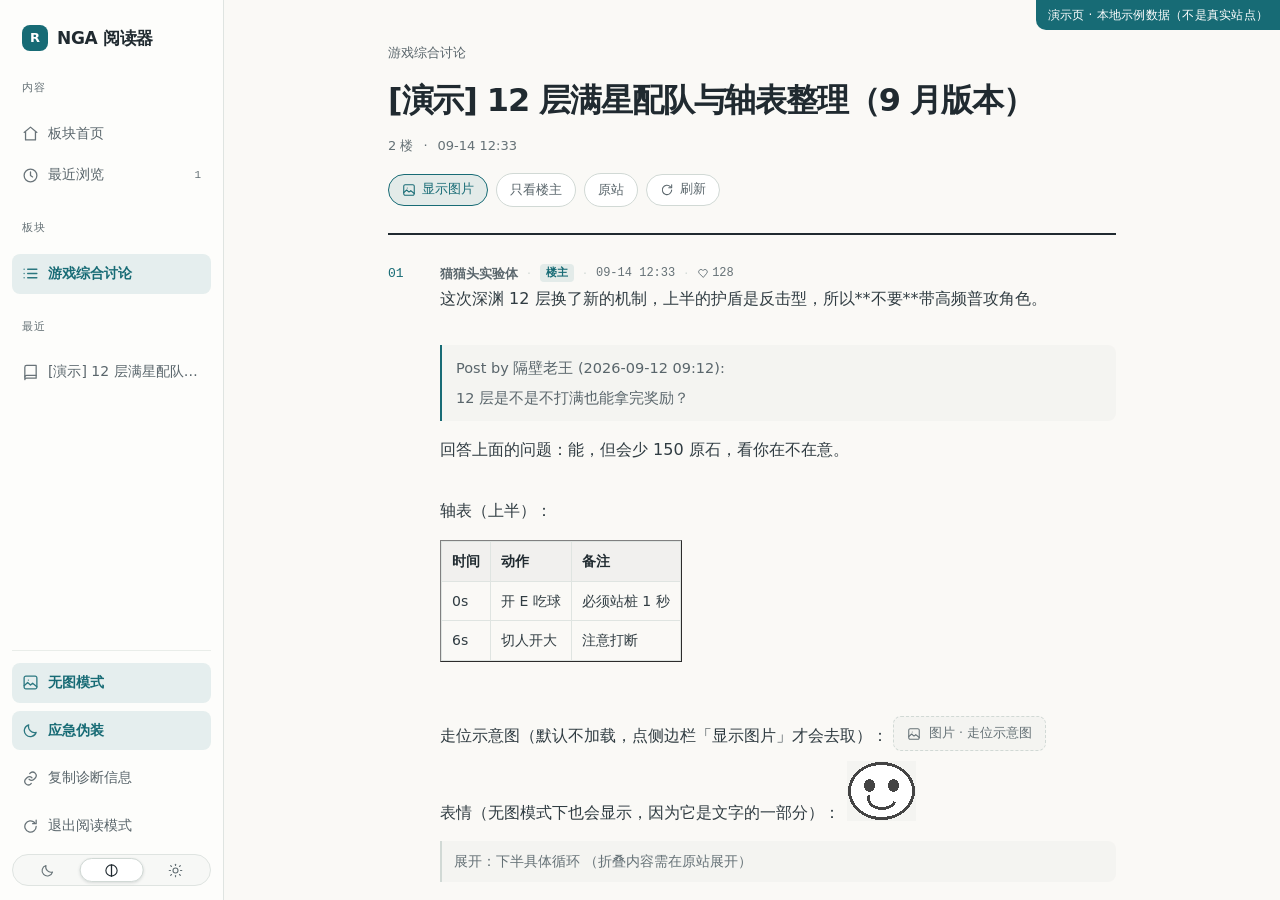
==== extension/demo/index.html @ bf18315d "feat: 离线演示页（给商店审核员与没登录的人看） 审核员没有 NGA 账号，真站点只会给出「请先登录」的引导页，看不到阅读界面 —— 容易被 判成 non-functional。所以随包附一个演示" ====
<!doctype html>
<html lang="zh-CN">
    <head>
        <meta charset="utf-8" />
        <meta name="viewport" content="width=device-width, initial-scale=1" />
        <title>[演示] 12 层满星配队与轴表整理 - NGA玩家社区</title>
        <!--
          演示页（给商店审核员、以及没登录 NGA 的人看）：
          下面这段 HTML 照抄真实 read.php 的层级与类名（出处见 dev/fixtures/thread.html
          与 dev/nga-dom-notes.md），渲染走的是与 NGA 上完全相同的代码路径：
          demo-boot.js → app.js → nga/parse.js → nga/sanitize.js → view/thread.js。
          数据是本地示例，不是真实站点内容；示例图/表情在同目录下。
          正文元素照真机用 <span class="postcontent ubbcode">（dev/fixtures/thread.html 用的是 <p>，
          两种都要能解析；静态 HTML 里往 <p> 塞 <div> 会被浏览器拆开，所以这里用 span）。
        -->
        <link rel="stylesheet" href="../src/styles/boot.css" />
        <link rel="stylesheet" href="../src/styles/app.css" />
        <link rel="stylesheet" href="demo.css" />
    </head>
    <body>
        <div id="mmc">
            <div class="nav">
                <a class="nav_root" href="/">NGA</a>
                <span class="nav_spr">-</span>
                <a class="nav_link" href="/thread.php?fid=-7">游戏综合讨论</a>
                <span class="nav_spr">-</span>
                <a class="nav_link" href="/read.php?tid=1">[演示] 12 层满星配队与轴表整理</a>
            </div>

            <div id="m_posts" class="module_wrap">
                <div id="m_posts_c" class="w100">
                    <table class="forumbox postbox" cellspacing="1px">
                        <tbody>
                            <tr id="post1strow0" class="postrow row2">
                                <td class="c1">
                                    <span id="posterinfo0" class="posterinfo">
                                        <a id="postauthor0" class="userlink author" href="/nuke.php?func=ucp&amp;uid=33123456"><b class="block_txt">猫猫头实验体</b></a>
                                    </span>
                                </td>
                                <td id="postcontainer0" class="c2">
                                    <h3 id="postsubject0">[演示] 12 层满星配队与轴表整理（9 月版本）</h3>
                                    <span id="postcontent0" class="postcontent ubbcode">
                                        这次深渊 12 层换了新的机制，上半的护盾是反击型，所以**不要**带高频普攻角色。<br /><br />
                                        <div class="quote">
                                            <b>Post by 隔壁老王 (2026-09-12 09:12):</b><br />12 层是不是不打满也能拿完奖励？
                                        </div>
                                        回答上面的问题：能，但会少 150 原石，看你在不在意。<br /><br />
                                        轴表（上半）：
                                        <table border="1" cellspacing="0">
                                            <tr>
                                                <th>时间</th>
                                                <th>动作</th>
                                                <th>备注</th>
                                            </tr>
                                            <tr>
                                                <td>0s</td>
                                                <td>开 E 吃球</td>
                                                <td>必须站桩 1 秒</td>
                                            </tr>
                                            <tr>
                                                <td>6s</td>
                                                <td>切人开大</td>
                                                <td>注意打断</td>
                                            </tr>
                                        </table>
                                        <br />
                                        走位示意图（默认不加载，点侧边栏「显示图片」才会去取）：
                                        <img src="shot.png" alt="走位示意图" />
                                        <br />
                                        表情（无图模式下也会显示，因为它是文字的一部分）：
                                        <img class="smile_ac" src="smile.png" alt="咦" />
                                        <br />
                                        <div class="collapse_btn"><button type="button" name="collapseSwitchButton">+</button> 展开：下半具体循环</div>
                                        <div class="collapse_content"></div>
                                        <br />
                                        循环代码：
                                        <pre><code>for (int i = 0; i &lt; 2; i++) {
    castSkill("E");
}</code></pre>
                                    </span>
                                    <div id="postInfo0" class="postInfo">
                                        <span id="postdate0" class="postinfot postdatec">2026-09-14 12:33</span>
                                        <span class="recommendvalue">128</span>
                                    </div>
                                </td>
                            </tr>
                            <tr class="postrow row1">
                                <td class="c1">
                                    <span id="posterinfo1" class="posterinfo">
                                        <a id="postauthor1" class="userlink author" href="/nuke.php?func=ucp&amp;uid=33123457"><b class="block_txt">隔壁老王</b></a>
                                    </span>
                                </td>
                                <td id="postcontainer1" class="c2">
                                    <h3 id="postsubject1">Re：[演示] 12 层满星配队与轴表整理</h3>
                                    <span id="postcontent1" class="postcontent ubbcode">
                                        感谢整理，按这个轴打了两遍就满了。<br /><br />
                                        <div class="quote">
                                            <b>Post by 猫猫头实验体 (2026-09-14 12:33):</b><br />
                                            <div class="quote"><b>Post by 隔壁老王 (2026-09-12 09:12):</b><br />12 层是不是不打满也能拿完奖励？</div>
                                            嵌套引用测试
                                        </div>
                                        总之还是看自己的队伍池，别硬抄。
                                    </span>
                                    <div id="postInfo1" class="postInfo">
                                        <span id="postdate1" class="postinfot postdatec">2026-09-14 12:41</span>
                                        <span class="recommendvalue">42</span>
                                    </div>
                                </td>
                            </tr>
                        </tbody>
                    </table>
                </div>
            </div>
        </div>

        <script type="module" src="demo-boot.js"></script>
    </body>
</html>
---- extension/src/styles/boot.css ----
/* boot.css —— 早于任何内容渲染注入：负责「藏住原站」这件最要命的小事 */

/* 接管前：整页不可见（含背景，避免白闪与原站底色差异） */
html.ngr-pending {
    visibility: hidden !important;
    background: #faf9f6 !important;
}

html.ngr-pending body {
    visibility: hidden !important;
}

/* 接管后：原站的 body 子节点全部让位，只留我们的 #ngr-root */
html.ngr-active,
html.ngr-active body {
    margin: 0 !important;
    padding: 0 !important;
    overflow: hidden !important;
    background: var(--ng-bg-0, #faf9f6) !important;
}

html.ngr-active body > *:not(#ngr-root):not(script):not(style):not(link):not(template) {
    display: none !important;
}

/* 阅读模式里禁掉原站的滚动条/浮动层 */
html.ngr-active #mmc,
html.ngr-active #m_nav,
html.ngr-active .tp,
html.ngr-active .mask {
    display: none !important;
}

/* --------------------------------------------------------------------------
   唤醒懒加载图片时（nga/lazy-images.js）：
   把原站临时切成「有布局、看不见、摸不到」，这样图片才会进视口被加载。
   加载完立刻移除这个类，原站重新变回 display:none。
   -------------------------------------------------------------------------- */
html.ngr-waking,
html.ngr-waking body {
    overflow: auto !important;
    height: auto !important;
}

/* 注意特异性：上面「隐藏 body > *」那条带 4 个 :not()，权重很高，
   这里必须用 id 才压得住 —— 之前用 body > * 覆盖，结果 display 还是 none，
   图片永远进不了视口，唤醒就成了空转。 */
html.ngr-waking.ngr-active #mmc,
html.ngr-waking #mmc {
    display: block !important;
    position: absolute !important;
    left: 0 !important;
    top: 0 !important;
    width: 1280px !important;
    opacity: 0 !important;
    pointer-events: none !important;
    z-index: 0 !important;
}
---- extension/src/styles/app.css ----
/* ==========================================================================
   app.css —— 阅读器视觉系统
   设计语言参考 aihot.news/daily：暖纸底 + 细线分隔 + 编号正文 + 极克制的青色强调
   所有 token 以 --ng- 前缀命名，避免与原站变量冲突
   ========================================================================== */

:root,
:root[data-ngr-theme='light'] {
    color-scheme: light;

    --ng-bg-0: #faf9f6;
    --ng-bg-1: #f3f3ef;
    --ng-bg-2: #e9ede9;
    --ng-surface-card: #ffffff;
    --ng-surface-0: rgba(28, 39, 51, 0.025);
    --ng-surface-1: rgba(28, 39, 51, 0.04);
    --ng-surface-2: rgba(28, 39, 51, 0.06);
    --ng-surface-3: rgba(28, 39, 51, 0.09);

    --ng-text-0: #202a30;
    --ng-text-1: #59656b;
    --ng-text-2: #657176;
    --ng-text-soft: #303c42;
    --ng-text-on-accent: #ffffff;

    --ng-border: #dfe4e1;
    --ng-border-strong: #d1d9d5;
    --ng-border-soft: #e9ede9;

    --ng-accent: #176b75;
    --ng-accent-rgb: 23, 107, 117;
    --ng-accent-fg: #176b75;
    --ng-accent-soft: rgba(23, 107, 117, 0.1);

    --ng-amber: #b8873a;
    --ng-rose: #b3402a;
    --ng-emerald: #2f7d5c;

    --ng-sidebar-bg: #fdfdfb;
    --ng-chip-active-bg: #202a30;
    --ng-chip-active-ink: #ffffff;
    --ng-code-bg: #ffffff;

    --ng-shadow-soft: 0 4px 12px rgba(28, 39, 51, 0.06);
    --ng-shadow: 0 12px 32px rgba(28, 39, 51, 0.12);
    --ng-shadow-thumb: 0 1px 3px rgba(28, 39, 51, 0.14);
}

:root[data-ngr-theme='dark'] {
    color-scheme: dark;

    --ng-bg-0: #13191c;
    --ng-bg-1: #1a2226;
    --ng-bg-2: #202a2f;
    --ng-surface-card: #1a2226;
    --ng-surface-0: rgba(255, 255, 255, 0.03);
    --ng-surface-1: rgba(255, 255, 255, 0.04);
    --ng-surface-2: rgba(255, 255, 255, 0.07);
    --ng-surface-3: rgba(255, 255, 255, 0.1);

    --ng-text-0: #e7eceb;
    --ng-text-1: #a5b0b3;
    --ng-text-2: #89979d;
    --ng-text-soft: #d2dada;
    --ng-text-on-accent: #0b1114;

    --ng-border: rgba(255, 255, 255, 0.08);
    --ng-border-strong: rgba(255, 255, 255, 0.12);
    --ng-border-soft: rgba(255, 255, 255, 0.06);

    --ng-accent: #12ccd8;
    --ng-accent-rgb: 18, 204, 216;
    --ng-accent-fg: #2ce2e8;
    --ng-accent-soft: rgba(18, 204, 216, 0.14);

    --ng-amber: #d3b26a;
    --ng-rose: #d86a52;
    --ng-emerald: #5fc79a;

    --ng-sidebar-bg: #161e21;
    --ng-chip-active-bg: #e7eceb;
    --ng-chip-active-ink: #13191c;
    --ng-code-bg: #10151c;

    --ng-shadow-soft: 0 6px 18px rgba(0, 0, 0, 0.35);
    --ng-shadow: 0 16px 40px rgba(0, 0, 0, 0.45);
    --ng-shadow-thumb: 0 1px 3px rgba(0, 0, 0, 0.4);
}

:root {
    --ng-radius: 12px;
    --ng-radius-sm: 8px;
    --ng-radius-lg: 16px;
    --ng-nav-width: 224px;
    --ng-container: 824px;
    --ng-dur: 180ms;
    --ng-dur-fast: 120ms;
    --ng-font:
        system-ui, -apple-system, BlinkMacSystemFont, 'Segoe UI', 'PingFang SC', 'Hiragino Sans GB',
        'HarmonyOS Sans SC', 'Microsoft YaHei', sans-serif;
    --ng-mono: ui-monospace, SFMono-Regular, 'SF Mono', Menlo, Consolas, 'Liberation Mono', monospace;
}

/* ==========================================================================
   应用外壳
   ========================================================================== */

#ngr-root {
    position: fixed !important;
    inset: 0 !important;
    z-index: 2147483647 !important;
    display: grid;
    grid-template-columns: var(--ng-nav-width) minmax(0, 1fr);
    background: var(--ng-bg-0);
    color: var(--ng-text-0);
    font-family: var(--ng-font);
    font-size: 14px;
    line-height: 1.7;
    -webkit-font-smoothing: antialiased;
    text-rendering: optimizeLegibility;
    font-feature-settings: 'palt' 1;
}

#ngr-root *,
#ngr-root *::before,
#ngr-root *::after {
    box-sizing: border-box;
}

#ngr-root [hidden] {
    display: none !important;
}

/* ---------- 侧边栏 ---------- */

.ngr-side {
    position: relative;
    display: flex;
    flex-direction: column;
    gap: 14px;
    min-height: 0;
    padding: 18px 12px 14px;
    background: var(--ng-sidebar-bg);
    border-right: 1px solid var(--ng-border);
    overflow-y: auto;
    overscroll-behavior: contain;
}

.ngr-side::-webkit-scrollbar,
.ngr-main::-webkit-scrollbar {
    width: 8px;
}

.ngr-side::-webkit-scrollbar-thumb,
.ngr-main::-webkit-scrollbar-thumb {
    background: var(--ng-border-strong);
    border-radius: 99px;
}

.ngr-side::-webkit-scrollbar-thumb:hover,
.ngr-main::-webkit-scrollbar-thumb:hover {
    background: var(--ng-text-2);
}

.ngr-brand {
    display: flex;
    align-items: center;
    gap: 9px;
    padding: 6px 10px 2px;
    color: var(--ng-text-0);
    font-size: 17px;
    font-weight: 700;
    letter-spacing: -0.02em;
    text-decoration: none;
}

.ngr-brand:hover {
    text-decoration: none;
}

.ngr-brand-mark {
    display: inline-flex;
    align-items: center;
    justify-content: center;
    width: 26px;
    height: 26px;
    border-radius: 8px;
    background: var(--ng-accent);
    color: var(--ng-text-on-accent);
    font-size: 13px;
    font-weight: 700;
    letter-spacing: 0;
}

.ngr-side-group {
    padding: 10px 10px 2px;
    color: var(--ng-text-2);
    font-family: var(--ng-mono);
    font-size: 11px;
    letter-spacing: 0.08em;
    text-transform: uppercase;
}

.ngr-side-nav {
    display: grid;
    grid-template-columns: minmax(0, 1fr);
    gap: 2px;
    align-content: start;
}

.ngr-side-link {
    display: flex;
    align-items: center;
    gap: 9px;
    min-width: 0;
    min-height: 38px;
    padding: 8px 10px;
    border: 0;
    border-radius: var(--ng-radius-sm);
    background: none;
    color: var(--ng-text-1);
    font-family: inherit;
    font-size: 14px;
    font-weight: 500;
    text-align: left;
    text-decoration: none;
    cursor: pointer;
    transition:
        background var(--ng-dur-fast) ease,
        color var(--ng-dur-fast) ease;
}

.ngr-side-link:hover {
    background: var(--ng-surface-1);
    color: var(--ng-text-0);
    text-decoration: none;
}

.ngr-side-link.is-active,
.ngr-side-link.is-active:hover {
    background: var(--ng-accent-soft);
    color: var(--ng-accent-fg);
    font-weight: 600;
}

.ngr-side-link-text {
    flex: 1 1 auto;
    min-width: 0;
    overflow: hidden;
    text-overflow: ellipsis;
    white-space: nowrap;
}

.ngr-side-count {
    color: var(--ng-text-2);
    font-family: var(--ng-mono);
    font-size: 11px;
}

.ngr-side-icon {
    flex: 0 0 auto;
    width: 17px;
    height: 17px;
    opacity: 0.9;
}

.ngr-side-empty {
    padding: 4px 10px 8px;
    color: var(--ng-text-2);
    font-size: 12.5px;
}

.ngr-side-foot {
    margin-top: auto;
    display: grid;
    gap: 8px;
    padding-top: 12px;
    border-top: 1px solid var(--ng-border-soft);
}

/* 主题三段开关（airhot 同款） */
.ngr-theme-toggle {
    position: relative;
    display: grid;
    grid-template-columns: repeat(3, 1fr);
    align-items: center;
    height: 32px;
    padding: 3px;
    border: 1px solid var(--ng-border);
    border-radius: 999px;
    background: var(--ng-surface-0);
    isolation: isolate;
}

.ngr-theme-thumb {
    position: absolute;
    top: 3px;
    bottom: 3px;
    left: 3px;
    z-index: 0;
    width: calc((100% - 6px) / 3);
    border: 1px solid var(--ng-border-strong);
    border-radius: 999px;
    background: var(--ng-surface-card);
    box-shadow: var(--ng-shadow-thumb);
    transition: transform 0.26s cubic-bezier(0.32, 0.72, 0, 1);
}

.ngr-theme-thumb[data-pos='dark'] {
    transform: translateX(0);
}

.ngr-theme-thumb[data-pos='auto'] {
    transform: translateX(100%);
}

.ngr-theme-thumb[data-pos='light'] {
    transform: translateX(200%);
}

.ngr-theme-opt {
    position: relative;
    z-index: 1;
    display: inline-flex;
    align-items: center;
    justify-content: center;
    height: 100%;
    padding: 0;
    border: 0;
    border-radius: 999px;
    background: transparent;
    color: var(--ng-text-2);
    cursor: pointer;
}

.ngr-theme-opt:hover {
    color: var(--ng-text-1);
}

.ngr-theme-opt.is-active {
    color: var(--ng-text-0);
}

.ngr-theme-opt svg {
    width: 15px;
    height: 15px;
}

/* ---------- 主区域 ---------- */

.ngr-main {
    position: relative;
    min-width: 0;
    overflow-y: auto;
    overscroll-behavior: contain;
    background: var(--ng-bg-0);
    outline: none;
}

.ngr-main-inner {
    width: 100%;
    max-width: var(--ng-container);
    margin: 0 auto;
    padding: 42px 48px 88px;
}

.ngr-head {
    padding-bottom: 26px;
    border-bottom: 2px solid var(--ng-text-0);
}

.ngr-kicker {
    display: flex;
    flex-wrap: wrap;
    align-items: center;
    gap: 14px;
    color: var(--ng-text-1);
    font-size: 13px;
}

.ngr-kicker > span:first-child {
    color: var(--ng-accent-fg);
    font-weight: 650;
}

.ngr-kicker a {
    color: inherit;
    text-decoration: none;
}

.ngr-kicker a:hover {
    color: var(--ng-accent-fg);
}

.ngr-kicker time {
    font-family: var(--ng-mono);
    font-size: 12.5px;
    font-variant-numeric: tabular-nums;
}

.ngr-title {
    margin: 14px 0 13px;
    color: var(--ng-text-0);
    font-size: 32px;
    font-weight: 700;
    line-height: 1.38;
    letter-spacing: -0.035em;
    overflow-wrap: anywhere;
    text-wrap: balance;
}

.ngr-head-meta {
    display: flex;
    flex-wrap: wrap;
    align-items: center;
    gap: 10px;
    color: var(--ng-text-2);
    font-size: 13px;
}

.ngr-head-actions {
    display: flex;
    flex-wrap: wrap;
    align-items: center;
    gap: 8px;
    margin-top: 16px;
}

/* ---------- 通用控件 ---------- */

.ngr-btn {
    display: inline-flex;
    align-items: center;
    gap: 6px;
    min-height: 32px;
    padding: 5px 13px;
    border: 1px solid var(--ng-border-strong);
    border-radius: 999px;
    background: var(--ng-surface-card);
    color: var(--ng-text-1);
    font-family: inherit;
    font-size: 12.5px;
    font-weight: 500;
    text-decoration: none;
    cursor: pointer;
    transition:
        color var(--ng-dur-fast) ease,
        border-color var(--ng-dur-fast) ease,
        background var(--ng-dur-fast) ease;
}

.ngr-btn:hover {
    border-color: var(--ng-accent);
    color: var(--ng-accent-fg);
    text-decoration: none;
}

.ngr-btn.is-active {
    border-color: var(--ng-accent);
    background: var(--ng-accent-soft);
    color: var(--ng-accent-fg);
}

.ngr-btn svg {
    width: 14px;
    height: 14px;
}

.ngr-btn-icon {
    padding: 5px 9px;
}

/* ==========================================================================
   帖子列表（板块页）
   ========================================================================== */

.ngr-threads {
    display: flex;
    flex-direction: column;
}

.ngr-thread {
    display: grid;
    grid-template-columns: 34px minmax(0, 1fr);
    gap: 18px;
    padding: 22px 0 20px;
    border-bottom: 1px solid var(--ng-border);
    color: inherit;
    text-decoration: none;
    transition: background var(--ng-dur-fast) ease;
}

.ngr-thread:hover {
    text-decoration: none;
}

.ngr-thread-marker {
    color: var(--ng-accent-fg);
    font-family: var(--ng-mono);
    font-size: 13px;
    font-weight: 500;
    line-height: 1.7;
    font-variant-numeric: tabular-nums;
}

.ngr-thread:hover .ngr-thread-title {
    color: var(--ng-accent-fg);
    text-decoration: underline;
    text-decoration-thickness: 1px;
    text-underline-offset: 5px;
}

.ngr-thread-top {
    display: flex;
    flex-wrap: wrap;
    align-items: center;
    gap: 9px;
    color: var(--ng-text-2);
    font-size: 12px;
}

.ngr-thread-title {
    margin: 5px 0 6px;
    color: var(--ng-text-0);
    font-size: 19px;
    font-weight: 650;
    line-height: 1.5;
    letter-spacing: -0.015em;
    overflow-wrap: anywhere;
    text-wrap: pretty;
}

.ngr-thread-meta {
    display: flex;
    flex-wrap: wrap;
    align-items: center;
    gap: 9px;
    color: var(--ng-text-2);
    font-size: 12.5px;
}

.ngr-dot {
    color: var(--ng-border-strong);
}

.ngr-thread-meta time,
.ngr-thread-meta .ngr-num {
    font-family: var(--ng-mono);
    font-variant-numeric: tabular-nums;
}

.ngr-thread-excerpt {
    margin: 6px 0 0;
    color: var(--ng-text-soft);
    font-size: 14px;
    line-height: 1.8;
}

.ngr-tag {
    display: inline-flex;
    align-items: center;
    height: 20px;
    padding: 0 8px;
    border-radius: 999px;
    background: var(--ng-surface-2);
    color: var(--ng-text-1);
    font-size: 11.5px;
    font-weight: 500;
}

.ngr-tag.is-pinned {
    background: var(--ng-accent-soft);
    color: var(--ng-accent-fg);
}

/* ==========================================================================
   楼层（阅读正文）
   ========================================================================== */

.ngr-floors {
    display: flex;
    flex-direction: column;
}

.ngr-floor {
    display: grid;
    grid-template-columns: 34px minmax(0, 1fr);
    gap: 18px;
    padding: 28px 0 26px;
    border-bottom: 1px solid var(--ng-border);
    scroll-margin-top: 16px;
}

.ngr-floor:last-child {
    border-bottom: 0;
}

.ngr-floor-marker {
    color: var(--ng-accent-fg);
    font-family: var(--ng-mono);
    font-size: 13px;
    font-weight: 500;
    line-height: 1.65;
    font-variant-numeric: tabular-nums;
}

.ngr-floor:target {
    background: var(--ng-accent-soft);
    border-radius: var(--ng-radius-sm);
}

.ngr-floor-meta {
    display: flex;
    flex-wrap: wrap;
    align-items: center;
    gap: 9px;
    color: var(--ng-text-2);
    font-size: 12.5px;
    line-height: 1.7;
}

.ngr-floor-author {
    color: var(--ng-text-1);
    font-weight: 600;
    text-decoration: none;
}

.ngr-floor-author:hover {
    color: var(--ng-accent-fg);
}

.ngr-floor-meta time {
    font-family: var(--ng-mono);
    font-size: 12px;
    font-variant-numeric: tabular-nums;
}

.ngr-pill {
    display: inline-flex;
    align-items: center;
    height: 18px;
    padding: 0 6px;
    border-radius: 4px;
    background: var(--ng-accent-soft);
    color: var(--ng-accent-fg);
    font-size: 11px;
    font-weight: 600;
}

.ngr-recommend {
    display: inline-flex;
    align-items: center;
    gap: 3px;
    color: var(--ng-text-2);
    font-family: var(--ng-mono);
    font-size: 12px;
}

.ngr-recommend svg {
    width: 12px;
    height: 12px;
}

.ngr-floor-subject {
    margin: 8px 0 10px;
    color: var(--ng-text-0);
    font-size: 22px;
    font-weight: 650;
    line-height: 1.52;
    letter-spacing: -0.018em;
    overflow-wrap: anywhere;
}

/* 首楼（楼主）视觉权重更高，与 aihot 第一条 story 同款处理 */
.ngr-floor.is-op .ngr-floor-subject {
    font-size: 26px;
}

.ngr-floor-actions {
    display: flex;
    flex-wrap: wrap;
    align-items: center;
    gap: 12px;
    margin-top: 14px;
    opacity: 0;
    transition: opacity var(--ng-dur) ease;
}

.ngr-floor:hover .ngr-floor-actions,
.ngr-floor:focus-within .ngr-floor-actions {
    opacity: 1;
}

.ngr-floor-action {
    padding: 0;
    border: 0;
    background: none;
    color: var(--ng-text-2);
    font-family: inherit;
    font-size: 12px;
    text-decoration: none;
    cursor: pointer;
}

.ngr-floor-action:hover {
    color: var(--ng-accent-fg);
    text-decoration: underline;
    text-underline-offset: 3px;
}

/* ==========================================================================
   正文排版（净化后的原站 HTML）
   ========================================================================== */

.ngr-content {
    color: var(--ng-text-soft);
    font-size: calc(16px * var(--ng-scale, 1));
    line-height: 1.9;
    overflow-wrap: anywhere;
    word-break: break-word;
}

.ngr-content > :first-child {
    margin-top: 0;
}

.ngr-content > :last-child {
    margin-bottom: 0;
}

/* 压掉原站样式里最常泄漏的几类属性 */
.ngr-content div,
.ngr-content span,
.ngr-content font,
.ngr-content section,
.ngr-content article {
    max-width: 100%;
    background: transparent;
    color: inherit;
    font-family: inherit;
    font-size: inherit;
    line-height: inherit;
    text-align: left;
    float: none;
}

.ngr-content p {
    margin: 0 0 14px;
}

.ngr-content b,
.ngr-content strong {
    color: var(--ng-text-0);
    font-weight: 650;
}

.ngr-content i,
.ngr-content em {
    color: var(--ng-text-1);
}

.ngr-content h1,
.ngr-content h2,
.ngr-content h3,
.ngr-content h4 {
    margin: 22px 0 10px;
    color: var(--ng-text-0);
    font-size: 18px;
    font-weight: 650;
    line-height: 1.5;
    letter-spacing: -0.01em;
}

.ngr-content ul,
.ngr-content ol {
    margin: 0 0 14px;
    padding-left: 22px;
}

.ngr-content li {
    margin: 4px 0;
}

.ngr-content hr {
    height: 1px;
    margin: 20px 0;
    border: 0;
    background: var(--ng-border);
}

.ngr-content a {
    color: var(--ng-text-0);
    text-decoration: underline;
    text-decoration-color: var(--ng-border-strong);
    text-decoration-thickness: 1px;
    text-underline-offset: 4px;
}

.ngr-content a:hover {
    color: var(--ng-accent-fg);
    text-decoration-color: currentColor;
}

.ngr-content .ngr-content-empty {
    color: var(--ng-text-2);
    font-size: 14px;
    font-style: italic;
}

/* 大图（表情见下面 .ngr-inline-img）。
   这里必须 !important：原站 JS（ubbcode.adjImgSize）会按**它自己**的布局宽度给图片写
   内联 max-width（实测 982~1030px，比正文栏宽 300px），非 !important 的规则压不住。 */
.ngr-content img {
    display: block;
    width: auto !important;
    max-width: 100% !important;
    min-width: 0 !important;
    /* 图片框限高：一张竖图不该占满整屏，点开才是看大图的地方 */
    max-height: 70vh !important;
    min-height: 0 !important;
    height: auto !important;
    margin: 14px 0;
    border: 1px solid var(--ng-border);
    border-radius: 10px;
    background: var(--ng-surface-0);
    /* 原站给「点开看大图」画的内联描边，我们用全屏预览替代 */
    outline: none !important;
    cursor: zoom-in;
    transition: border-color var(--ng-dur-fast) ease;
}

.ngr-content img:hover {
    border-color: var(--ng-accent);
}

/* 表情/小图标不参与大图排版，也不进预览：按原图大小行内排 */
.ngr-content img.ngr-inline-img {
    display: inline-block;
    max-height: none !important;
    margin: 0 2px;
    border: 0;
    border-radius: 0;
    vertical-align: -3px;
    cursor: default;
}

/* 引用（NGA 的 .quote 会被净化成 blockquote） */
.ngr-content blockquote,
.ngr-quote {
    margin: 0 0 14px;
    padding: 10px 14px;
    border-left: 2px solid var(--ng-accent);
    border-radius: 0 var(--ng-radius-sm) var(--ng-radius-sm) 0;
    background: var(--ng-surface-0);
    color: var(--ng-text-1);
    font-size: 14.5px;
    line-height: 1.8;
}

.ngr-content blockquote blockquote {
    margin-top: 10px;
    border-left-color: var(--ng-border-strong);
    background: var(--ng-surface-1);
}

.ngr-quote-head {
    display: flex;
    flex-wrap: wrap;
    align-items: center;
    gap: 8px;
    margin-bottom: 4px;
    color: var(--ng-text-2);
    font-size: 12px;
}

.ngr-quote-head a {
    color: var(--ng-text-1);
    text-decoration: none;
}

.ngr-quote-head a:hover {
    color: var(--ng-accent-fg);
}

.ngr-content table {
    display: block;
    width: fit-content;
    max-width: 100%;
    margin: 14px 0;
    border-collapse: collapse;
    overflow-x: auto;
    font-size: 14px;
}

.ngr-content th,
.ngr-content td {
    padding: 6px 10px;
    border: 1px solid var(--ng-border);
    text-align: left;
}

.ngr-content th {
    background: var(--ng-surface-1);
    color: var(--ng-text-0);
    font-weight: 600;
}

.ngr-content pre,
.ngr-content code {
    font-family: var(--ng-mono);
    font-size: 13.5px;
    line-height: 1.7;
}

.ngr-content pre {
    margin: 14px 0;
    padding: 12px 14px;
    border: 1px solid var(--ng-border);
    border-radius: var(--ng-radius-sm);
    background: var(--ng-code-bg);
    overflow-x: auto;
}

.ngr-content code {
    padding: 1px 5px;
    border-radius: 4px;
    background: var(--ng-surface-2);
}

.ngr-content pre code {
    padding: 0;
    background: none;
}

/* 折叠块：实测 NGA 的内容是空的（点击才去原站加载），这里渲染成一行提示 */
.ngr-content .ngr-collapse-note {
    display: block;
    margin: 12px 0;
    padding: 8px 12px;
    border-left: 2px solid var(--ng-border-strong);
    border-radius: 0 var(--ng-radius-sm) var(--ng-radius-sm) 0;
    background: var(--ng-surface-0);
    color: var(--ng-text-2);
    font-size: 13.5px;
}

/* 折叠块（内容真的在时） */
.ngr-content details {
    margin: 14px 0;
    padding: 10px 14px;
    border: 1px solid var(--ng-border);
    border-radius: var(--ng-radius-sm);
    background: var(--ng-surface-0);
}

.ngr-content summary {
    color: var(--ng-text-1);
    font-size: 14px;
    cursor: pointer;
}

.ngr-video {
    margin: 14px 0;
    color: var(--ng-text-2);
    font-size: 13px;
}

/* 无图模式：图片占位按钮 */
.ngr-img-ph {
    display: inline-flex;
    align-items: center;
    gap: 8px;
    margin: 10px 0;
    padding: 8px 13px;
    border: 1px dashed var(--ng-border-strong);
    border-radius: var(--ng-radius-sm);
    background: var(--ng-surface-0);
    color: var(--ng-text-2);
    font-family: inherit;
    font-size: 12.5px;
    cursor: pointer;
}

.ngr-img-ph:hover {
    border-color: var(--ng-accent);
    color: var(--ng-accent-fg);
}

.ngr-img-ph svg {
    width: 14px;
    height: 14px;
}

/* ==========================================================================
   分页 / 索引
   ========================================================================== */

.ngr-pager {
    display: flex;
    flex-wrap: wrap;
    align-items: center;
    gap: 7px;
    margin-top: 26px;
}

.ngr-chip {
    flex: 0 0 auto;
    display: inline-flex;
    align-items: center;
    justify-content: center;
    min-height: 32px;
    padding: 5px 13px;
    border: 1px solid var(--ng-border-strong);
    border-radius: 999px;
    background: var(--ng-surface-card);
    color: var(--ng-text-1);
    font-family: inherit;
    font-size: 12.5px;
    font-weight: 500;
    text-decoration: none;
    cursor: pointer;
    font-variant-numeric: tabular-nums;
    transition:
        background var(--ng-dur-fast) ease,
        color var(--ng-dur-fast) ease,
        border-color var(--ng-dur-fast) ease;
}

.ngr-chip:hover {
    border-color: var(--ng-accent);
    color: var(--ng-accent-fg);
    text-decoration: none;
}

.ngr-chip.is-active {
    border-color: transparent;
    background: var(--ng-chip-active-bg);
    color: var(--ng-chip-active-ink);
    font-weight: 700;
}

.ngr-chip.is-disabled {
    opacity: 0.45;
    cursor: default;
}

.ngr-chip-jump {
    display: inline-flex;
    align-items: center;
    gap: 6px;
    margin-left: auto;
    color: var(--ng-text-2);
    font-size: 12.5px;
}

.ngr-chip-jump input {
    width: 58px;
    min-height: 32px;
    padding: 4px 8px;
    border: 1px solid var(--ng-border-strong);
    border-radius: 8px;
    background: var(--ng-surface-card);
    color: var(--ng-text-0);
    font-family: var(--ng-mono);
    font-size: 12.5px;
    text-align: center;
}

.ngr-chip-jump input:focus {
    border-color: var(--ng-accent);
    outline: none;
}

/* 首页板块目录 */
.ngr-forum-group {
    margin: 0 0 30px;
}

.ngr-forum-group-title {
    margin-bottom: 12px;
    padding-bottom: 8px;
    border-bottom: 1px solid var(--ng-border-soft);
    color: var(--ng-text-2);
    font-family: var(--ng-mono);
    font-size: 11px;
    letter-spacing: 0.08em;
    text-transform: uppercase;
}

.ngr-forum-grid {
    display: grid;
    grid-template-columns: repeat(auto-fill, minmax(168px, 1fr));
    gap: 6px;
}

.ngr-forum-item {
    display: flex;
    align-items: center;
    gap: 8px;
    min-height: 40px;
    padding: 8px 12px;
    border-radius: var(--ng-radius-sm);
    color: var(--ng-text-1);
    font-size: 14px;
    text-decoration: none;
    transition: background var(--ng-dur-fast) ease;
}

.ngr-forum-item:hover {
    background: var(--ng-surface-1);
    color: var(--ng-text-0);
    text-decoration: none;
}

.ngr-forum-name {
    flex: 1 1 auto;
    min-width: 0;
    overflow: hidden;
    text-overflow: ellipsis;
    white-space: nowrap;
}

.ngr-star {
    flex: 0 0 auto;
    padding: 2px;
    border: 0;
    background: none;
    color: var(--ng-border-strong);
    cursor: pointer;
    opacity: 0;
    transition: opacity var(--ng-dur-fast) ease;
}

.ngr-forum-item:hover .ngr-star,
.ngr-side-link:hover .ngr-star,
.ngr-star.is-on {
    opacity: 1;
}

.ngr-star.is-on {
    color: var(--ng-amber);
}

.ngr-star svg {
    width: 14px;
    height: 14px;
}

/* ==========================================================================
   图片全屏预览
   ========================================================================== */

html.ngr-preview-open .ngr-main {
    overflow: hidden;
}

.ngr-lightbox {
    position: fixed;
    inset: 0;
    z-index: 30;
    display: flex;
    align-items: center;
    justify-content: center;
    background: rgba(8, 11, 13, 0.97);
    backdrop-filter: blur(3px);
}

.ngr-lightbox[hidden] {
    display: none;
}

.ngr-lb-stage {
    position: absolute;
    inset: 0;
    display: flex;
    align-items: center;
    justify-content: center;
    overflow: hidden;
    touch-action: none;
}

.ngr-lb-img {
    max-width: 96vw;
    max-height: 92vh;
    border-radius: 6px;
    box-shadow: 0 24px 60px rgba(0, 0, 0, 0.55);
    transform-origin: center center;
    transition: transform 0.12s ease-out;
    will-change: transform;
}

.ngr-lightbox.is-zoomed .ngr-lb-img {
    cursor: grab;
}

.ngr-lightbox.is-dragging .ngr-lb-img {
    cursor: grabbing;
    transition: none;
}

.ngr-lb-bar {
    position: absolute;
    top: 14px;
    right: 16px;
    z-index: 2;
    display: flex;
    align-items: center;
    gap: 6px;
}

.ngr-lb-counter {
    margin-right: 4px;
    color: rgba(255, 255, 255, 0.6);
    font-family: var(--ng-mono);
    font-size: 12px;
    font-variant-numeric: tabular-nums;
}

.ngr-lb-btn {
    display: inline-flex;
    align-items: center;
    justify-content: center;
    width: 34px;
    height: 34px;
    border: 1px solid rgba(255, 255, 255, 0.18);
    border-radius: 999px;
    background: rgba(255, 255, 255, 0.06);
    color: rgba(255, 255, 255, 0.85);
    cursor: pointer;
    transition:
        background var(--ng-dur-fast) ease,
        color var(--ng-dur-fast) ease;
}

.ngr-lb-btn:hover {
    background: rgba(255, 255, 255, 0.16);
    color: #fff;
}

.ngr-lb-nav {
    position: absolute;
    top: 50%;
    z-index: 2;
    display: flex;
    align-items: center;
    justify-content: center;
    width: 44px;
    height: 68px;
    margin-top: -34px;
    border: 1px solid rgba(255, 255, 255, 0.14);
    border-radius: 12px;
    background: rgba(255, 255, 255, 0.06);
    color: rgba(255, 255, 255, 0.85);
    cursor: pointer;
    transition:
        background var(--ng-dur-fast) ease,
        color var(--ng-dur-fast) ease;
}

.ngr-lb-nav:hover {
    background: rgba(255, 255, 255, 0.16);
    color: #fff;
}

.ngr-lb-nav[hidden] {
    display: none;
}

.ngr-lb-nav.is-prev {
    left: 14px;
}

.ngr-lb-nav.is-next {
    right: 14px;
}

.ngr-lb-hint {
    position: absolute;
    bottom: 14px;
    left: 50%;
    z-index: 2;
    transform: translateX(-50%);
    color: rgba(255, 255, 255, 0.45);
    font-size: 11.5px;
    white-space: nowrap;
}

@media (max-width: 900px) {
    .ngr-lb-hint {
        display: none;
    }

    .ngr-lb-nav {
        width: 36px;
        height: 56px;
        margin-top: -28px;
    }
}

/* ==========================================================================
   空态 / 错误态 / 骨架
   ========================================================================== */

.ngr-empty {
    padding: 42px 0;
    color: var(--ng-text-2);
    font-size: 14px;
    text-align: center;
}

.ngr-notice {
    margin: 24px 0;
    padding: 15px 18px;
    border: 1px solid var(--ng-border);
    border-left: 2px solid var(--ng-accent);
    border-radius: 0 var(--ng-radius-sm) var(--ng-radius-sm) 0;
    background: var(--ng-surface-0);
    color: var(--ng-text-1);
    font-size: 13.5px;
}

.ngr-notice code {
    font-family: var(--ng-mono);
    font-size: 12.5px;
}

.ngr-skel {
    height: 13px;
    margin: 12px 0;
    border-radius: 6px;
    background: linear-gradient(90deg, var(--ng-surface-1), var(--ng-surface-2), var(--ng-surface-1));
    background-size: 200% 100%;
    animation: ngr-shimmer 1.4s linear infinite;
}

.ngr-skeleton .ngr-floor {
    align-items: start;
}

.ngr-skeleton .ngr-floor-marker {
    opacity: 0.5;
}

@keyframes ngr-shimmer {
    from {
        background-position: 200% 0;
    }
    to {
        background-position: -200% 0;
    }
}

/* 回到顶部 */
.ngr-top {
    position: fixed;
    right: 26px;
    bottom: 26px;
    z-index: 6;
    display: flex;
    align-items: center;
    justify-content: center;
    width: 40px;
    height: 40px;
    border: 1px solid var(--ng-border-strong);
    border-radius: 50%;
    background: var(--ng-surface-card);
    box-shadow: var(--ng-shadow-soft);
    color: var(--ng-text-1);
    cursor: pointer;
    opacity: 0;
    visibility: hidden;
    transform: translateY(4px);
    transition:
        opacity var(--ng-dur) ease,
        visibility var(--ng-dur) ease,
        transform var(--ng-dur) ease,
        color var(--ng-dur-fast) ease,
        border-color var(--ng-dur-fast) ease;
}

.ngr-top.is-visible {
    opacity: 1;
    visibility: visible;
    transform: none;
}

.ngr-top:hover {
    border-color: var(--ng-accent);
    color: var(--ng-accent-fg);
}

.ngr-top svg {
    width: 16px;
    height: 16px;
}

/* 轻提示 */
.ngr-toast {
    position: fixed;
    bottom: 26px;
    left: 50%;
    z-index: 8;
    padding: 9px 16px;
    border-radius: 999px;
    background: var(--ng-chip-active-bg);
    color: var(--ng-chip-active-ink);
    font-size: 12.5px;
    opacity: 0;
    transform: translate(-50%, 8px);
    transition:
        opacity var(--ng-dur) ease,
        transform var(--ng-dur) ease;
    pointer-events: none;
}

.ngr-toast.is-visible {
    opacity: 1;
    transform: translate(-50%, 0);
}

/* ==========================================================================
   摸鱼应急层（连按两下 Esc）
   ========================================================================== */

.ngr-boss {
    position: fixed;
    inset: 0;
    z-index: 9;
    display: flex;
    flex-direction: column;
    gap: 18px;
    padding: 56px 64px;
    background: #ffffff;
    color: #1f2328;
    font-family: var(--ng-font);
}

.ngr-boss h1 {
    margin: 0;
    font-size: 22px;
    font-weight: 600;
}

.ngr-boss p {
    max-width: 720px;
    margin: 0;
    color: #4b5563;
    font-size: 14px;
    line-height: 1.9;
}

.ngr-boss table {
    width: 100%;
    max-width: 720px;
    border-collapse: collapse;
    font-size: 13px;
}

.ngr-boss th,
.ngr-boss td {
    padding: 8px 12px;
    border: 1px solid #e5e7eb;
    text-align: left;
}

.ngr-boss th {
    background: #f7f8f9;
    font-weight: 600;
}

/* ==========================================================================
   窄屏
   ========================================================================== */

@media (max-width: 900px) {
    #ngr-root {
        grid-template-columns: minmax(0, 1fr);
    }

    .ngr-side {
        display: none;
    }

    .ngr-main-inner {
        padding: 26px 20px 72px;
    }

    .ngr-title {
        font-size: 25px;
    }

    .ngr-floor,
    .ngr-thread {
        grid-template-columns: 26px minmax(0, 1fr);
        gap: 12px;
    }

    .ngr-floor.is-op .ngr-floor-subject {
        font-size: 21px;
    }
}
---- extension/demo/demo.css ----
/* demo.css —— 只给演示页用的两件事：角落挂一条「这是示例数据」的说明，
   并把站内导航禁掉（演示页里那些链接没有真实目标，点了会 404）。 */

html.ngr-active #ngr-root::before {
    content: '演示页 · 本地示例数据（不是真实站点）';
    position: fixed;
    top: 0;
    right: 0;
    z-index: 50;
    padding: 5px 12px;
    border-radius: 0 0 0 10px;
    background: var(--ng-accent);
    color: #fff;
    font-size: 12px;
    letter-spacing: 0.02em;
    pointer-events: none;
}

html.ngr-active #ngr-root .ngr-brand,
html.ngr-active #ngr-root .ngr-side-nav a {
    pointer-events: none;
}
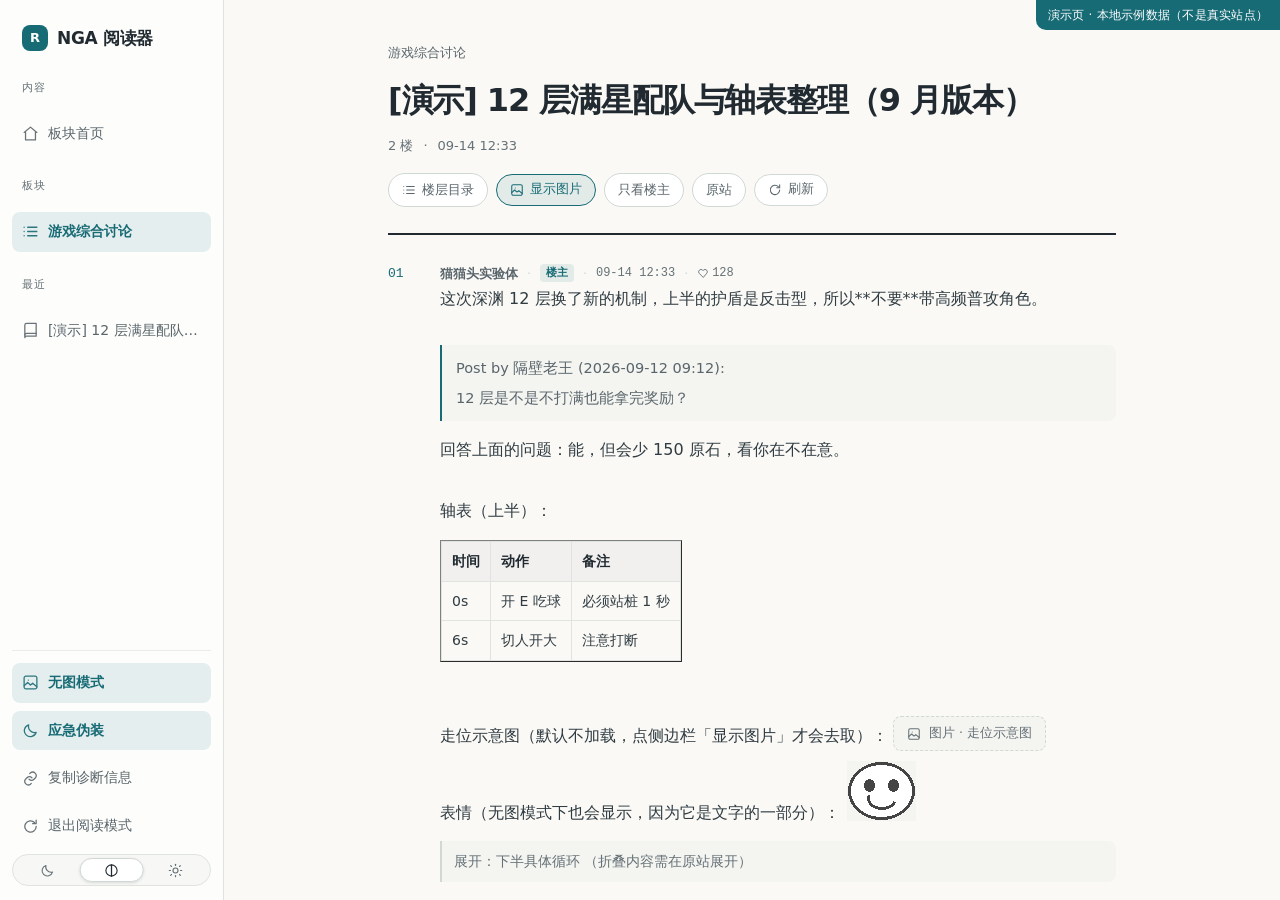
==== commit d5d2f9e7: "feat: 楼层永久链接、楼层目录与 popup 收藏交互 - 楼层永久链接：从 a[name="l{N}"] 的 href 解出 pid（首楼 pid=0），   「复制楼层链接」保留 page/a" ====
--- a/extension/demo/index.html
+++ b/extension/demo/index.html
@@ -34,10 +34,12 @@
                             <tr id="post1strow0" class="postrow row2">
                                 <td class="c1">
                                     <span id="posterinfo0" class="posterinfo">
-                                        <a id="postauthor0" class="userlink author" href="/nuke.php?func=ucp&amp;uid=33123456"><b class="block_txt">猫猫头实验体</b></a>
+                                        <a name="l0" href="/read.php?tid=1&amp;page=1#pid0Anchor" class="small_colored_text_btn stxt block_txt_c0 vertmod">#0</a>
+                                        <a id="postauthor0" class="userlink author" href="/nuke.php?func=ucp&amp;uid=33123456"><b class="block_txt">猫</b>猫头实验体</a>
                                     </span>
                                 </td>
                                 <td id="postcontainer0" class="c2">
+                                    <a id="pid0Anchor"></a>
                                     <h3 id="postsubject0">[演示] 12 层满星配队与轴表整理（9 月版本）</h3>
                                     <span id="postcontent0" class="postcontent ubbcode">
                                         这次深渊 12 层换了新的机制，上半的护盾是反击型，所以**不要**带高频普攻角色。<br /><br />
@@ -84,13 +86,15 @@
                                     </div>
                                 </td>
                             </tr>
-                            <tr class="postrow row1">
+                            <tr id="post1strow1" class="postrow row1">
                                 <td class="c1">
                                     <span id="posterinfo1" class="posterinfo">
-                                        <a id="postauthor1" class="userlink author" href="/nuke.php?func=ucp&amp;uid=33123457"><b class="block_txt">隔壁老王</b></a>
+                                        <a name="l1" href="/read.php?tid=1&amp;page=1#pid900000011Anchor" class="small_colored_text_btn stxt block_txt_c0 vertmod">#1</a>
+                                        <a id="postauthor1" class="userlink author" href="/nuke.php?func=ucp&amp;uid=33123457"><b class="block_txt">隔</b>壁老王</a>
                                     </span>
                                 </td>
                                 <td id="postcontainer1" class="c2">
+                                    <a id="pid900000011Anchor"></a>
                                     <h3 id="postsubject1">Re：[演示] 12 层满星配队与轴表整理</h3>
                                     <span id="postcontent1" class="postcontent ubbcode">
                                         感谢整理，按这个轴打了两遍就满了。<br /><br />
--- a/extension/src/styles/app.css
+++ b/extension/src/styles/app.css
@@ -470,6 +470,82 @@
     padding: 5px 9px;
 }
 
+/* ---------- 楼层目录 ---------- */
+
+.ngr-toc {
+    position: relative;
+}
+
+.ngr-toc > summary {
+    list-style: none;
+    cursor: pointer;
+}
+
+.ngr-toc > summary::-webkit-details-marker {
+    display: none;
+}
+
+.ngr-toc[open] > summary {
+    border-color: var(--ng-accent);
+    background: var(--ng-accent-soft);
+    color: var(--ng-accent-fg);
+}
+
+.ngr-toc-list {
+    position: absolute;
+    top: calc(100% + 8px);
+    left: 0;
+    z-index: 30;
+    width: min(320px, calc(100vw - 48px));
+    max-height: min(52vh, 380px);
+    overflow: auto;
+    padding: 6px;
+    border: 1px solid var(--ng-border-strong);
+    border-radius: var(--ng-radius);
+    background: var(--ng-surface-card);
+    box-shadow: var(--ng-shadow);
+}
+
+.ngr-toc-item {
+    display: grid;
+    grid-template-columns: 28px minmax(0, 1fr);
+    column-gap: 8px;
+    padding: 7px 9px;
+    border-radius: var(--ng-radius-sm);
+    color: inherit;
+    text-decoration: none;
+}
+
+.ngr-toc-item:hover {
+    background: var(--ng-surface-1);
+    color: var(--ng-accent-fg);
+}
+
+.ngr-toc-num {
+    grid-row: span 2;
+    color: var(--ng-accent-fg);
+    font-family: var(--ng-mono);
+    font-size: 12px;
+    line-height: 1.6;
+}
+
+.ngr-toc-meta,
+.ngr-toc-excerpt {
+    overflow: hidden;
+    text-overflow: ellipsis;
+    white-space: nowrap;
+}
+
+.ngr-toc-meta {
+    font-size: 12.5px;
+    font-weight: 600;
+}
+
+.ngr-toc-excerpt {
+    color: var(--ng-text-2);
+    font-size: 12px;
+}
+
 /* ==========================================================================
    帖子列表（板块页）
    ========================================================================== */
@@ -573,6 +649,13 @@
     color: var(--ng-accent-fg);
 }
 
+/* 合集（子版块）映射：看着像帖子，点开却是子列表，单独一个描边样式 */
+.ngr-tag.is-subset {
+    background: transparent;
+    border: 1px dashed var(--ng-border-strong);
+    color: var(--ng-text-1);
+}
+
 /* ==========================================================================
    楼层（阅读正文）
    ========================================================================== */
@@ -604,7 +687,8 @@
     font-variant-numeric: tabular-nums;
 }
 
-.ngr-floor:target {
+.ngr-floor:target,
+.ngr-floor.is-target {
     background: var(--ng-accent-soft);
     border-radius: var(--ng-radius-sm);
 }
